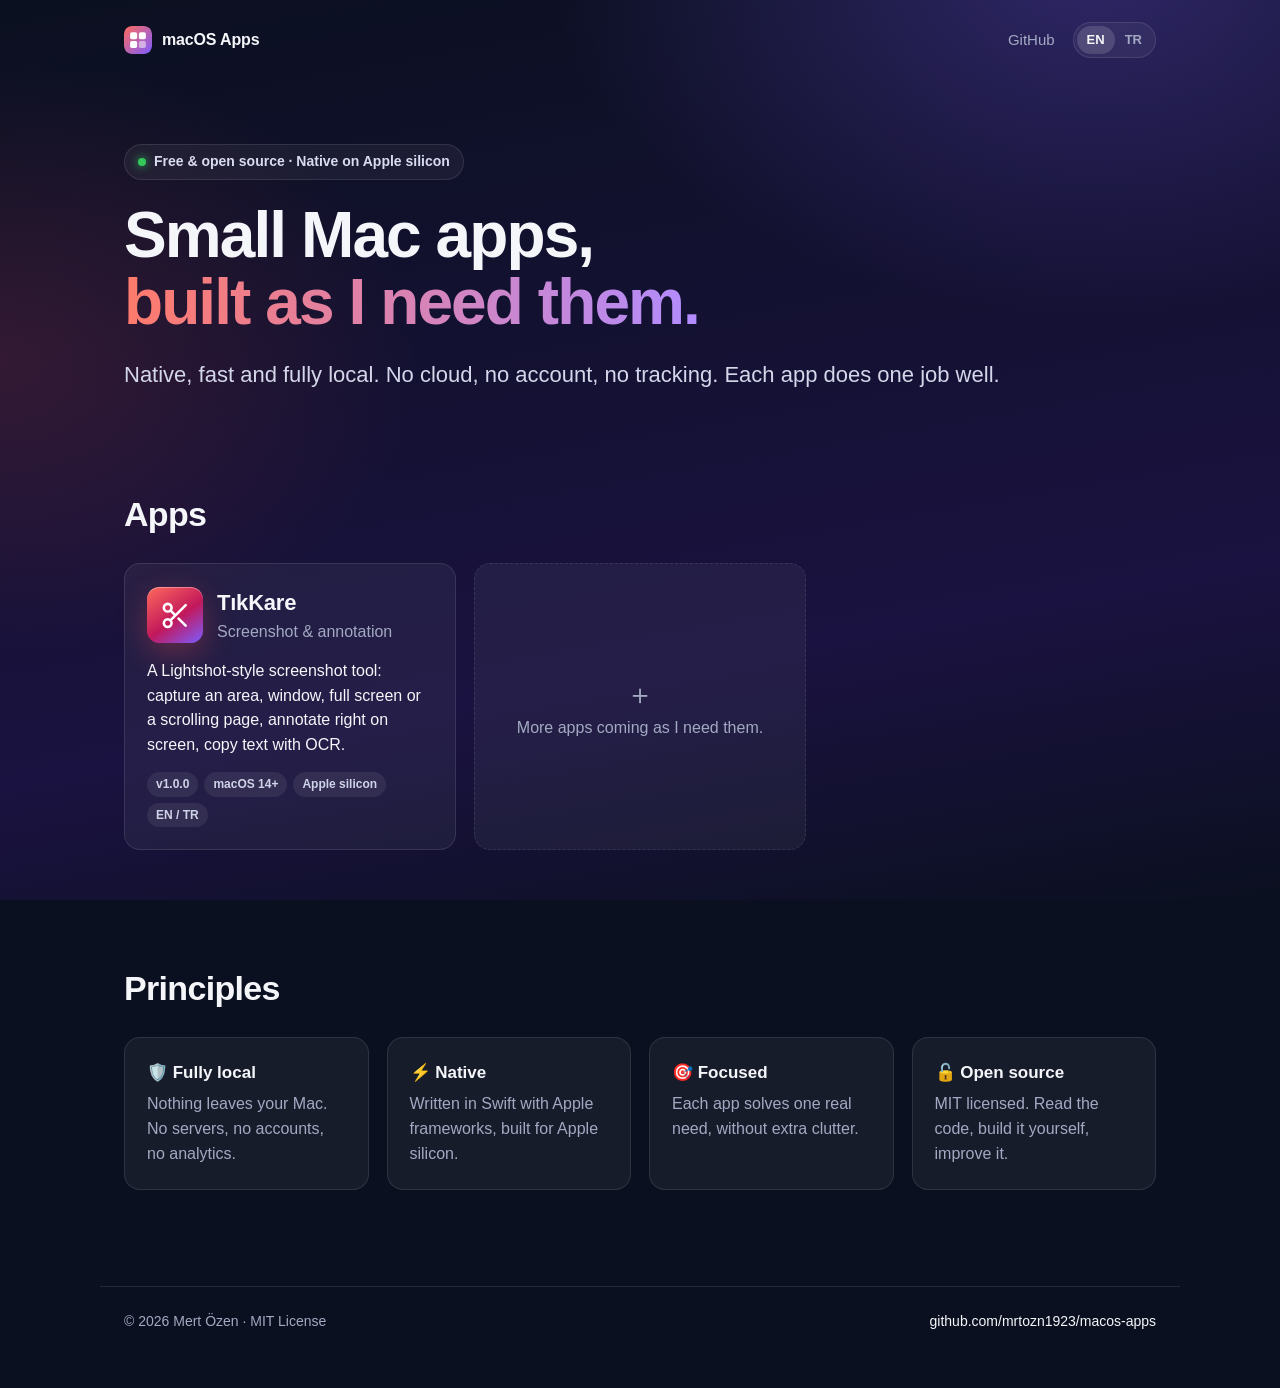
==== docs/index.html @ f3f6d20e "Add GitHub Pages site and collection social preview - docs/: landing page listing the apps and a Tık" ====
<!doctype html>
<html lang="en">
<head>
<meta charset="utf-8">
<meta name="viewport" content="width=device-width, initial-scale=1">
<title>macOS Apps — small, native, fully local Mac apps</title>
<meta name="description" content="Small, native, fully local macOS apps built as needed. Free and open source.">
<meta property="og:title" content="macOS Apps">
<meta property="og:description" content="Small, native, fully local macOS apps. Free and open source.">
<meta property="og:image" content="https://mrtozn1923.github.io/macos-apps/assets/social-preview.png">
<meta property="og:url" content="https://mrtozn1923.github.io/macos-apps/">
<meta name="twitter:card" content="summary_large_image">
<link rel="icon" href="data:image/svg+xml,%3Csvg xmlns='http://www.w3.org/2000/svg' viewBox='0 0 32 32'%3E%3Cdefs%3E%3ClinearGradient id='g' x1='0' y1='0' x2='1' y2='1'%3E%3Cstop offset='0' stop-color='%23ff6a5c'/%3E%3Cstop offset='1' stop-color='%237c5cff'/%3E%3C/linearGradient%3E%3C/defs%3E%3Crect width='32' height='32' rx='8' fill='url(%23g)'/%3E%3Cg fill='white'%3E%3Crect x='7' y='7' width='8' height='8' rx='2'/%3E%3Crect x='17' y='7' width='8' height='8' rx='2'/%3E%3Crect x='7' y='17' width='8' height='8' rx='2'/%3E%3Crect x='17' y='17' width='8' height='8' rx='2' opacity='.5'/%3E%3C/g%3E%3C/svg%3E">
<link rel="stylesheet" href="assets/site.css">
<script src="assets/site.js" defer></script>
</head>
<body>
<header class="site-header">
  <div class="wrap">
    <a class="brand-link" href="./">
      <svg class="mini-logo" viewBox="0 0 32 32" aria-hidden="true"><defs><linearGradient id="hg" x1="0" y1="0" x2="1" y2="1"><stop offset="0" stop-color="#ff6a5c"/><stop offset="1" stop-color="#7c5cff"/></linearGradient></defs><rect width="32" height="32" rx="8" fill="url(#hg)"/><g fill="#fff"><rect x="7" y="7" width="8" height="8" rx="2"/><rect x="17" y="7" width="8" height="8" rx="2"/><rect x="7" y="17" width="8" height="8" rx="2"/><rect x="17" y="17" width="8" height="8" rx="2" opacity=".5"/></g></svg>
      macOS Apps
    </a>
    <nav class="nav">
      <a class="hide-sm" href="https://github.com/mrtozn1923/macos-apps">GitHub</a>
      <div class="lang-toggle" role="group" aria-label="Language">
        <button type="button" data-lang="en" aria-pressed="true">EN</button>
        <button type="button" data-lang="tr" aria-pressed="false">TR</button>
      </div>
    </nav>
  </div>
</header>

<main>
  <div class="wrap">
    <section class="home-hero">
      <span class="badge"><span class="dot"></span><span data-i18n="hero.badge">Free &amp; open source · Native on Apple silicon</span></span>
      <h1><span data-i18n="hero.title1">Small Mac apps,</span><br><span class="gradient-text" data-i18n="hero.title2">built as I need them.</span></h1>
      <p class="lead" data-i18n="hero.lead">Native, fast and fully local. No cloud, no account, no tracking. Each app does one job well.</p>
    </section>

    <section>
      <h2 data-i18n="apps.title">Apps</h2>
      <div class="app-grid">
        <a class="card app-card" href="tikkare/">
          <div class="head">
            <div class="app-logo"><svg viewBox="0 0 24 24" fill="none" stroke="#fff" stroke-width="2" stroke-linecap="round" stroke-linejoin="round"><circle cx="6" cy="6" r="3"/><circle cx="6" cy="18" r="3"/><path d="M20 4 8.12 15.88M14.47 14.48 20 20M8.12 8.12 12 12"/></svg></div>
            <div>
              <h3>TıkKare</h3>
              <div class="muted" data-i18n="tikkare.kind">Screenshot &amp; annotation</div>
            </div>
          </div>
          <p data-i18n="tikkare.summary">A Lightshot-style screenshot tool: capture an area, window, full screen or a scrolling page, annotate right on screen, copy text with OCR.</p>
          <div class="tags">
            <span class="tag">v1.0.0</span><span class="tag">macOS 14+</span><span class="tag">Apple silicon</span><span class="tag">EN / TR</span>
          </div>
        </a>
        <div class="card app-card soon">
          <div>
            <div style="font-size:28px">＋</div>
            <div data-i18n="apps.soon">More apps coming as I need them.</div>
          </div>
        </div>
      </div>
    </section>

    <section>
      <h2 data-i18n="principles.title">Principles</h2>
      <div class="principles">
        <div class="card"><h3 data-i18n="p1.title">🛡️ Fully local</h3><p class="muted" data-i18n="p1.text">Nothing leaves your Mac. No servers, no accounts, no analytics.</p></div>
        <div class="card"><h3 data-i18n="p2.title">⚡️ Native</h3><p class="muted" data-i18n="p2.text">Written in Swift with Apple frameworks, built for Apple silicon.</p></div>
        <div class="card"><h3 data-i18n="p3.title">🎯 Focused</h3><p class="muted" data-i18n="p3.text">Each app solves one real need, without extra clutter.</p></div>
        <div class="card"><h3 data-i18n="p4.title">🔓 Open source</h3><p class="muted" data-i18n="p4.text">MIT licensed. Read the code, build it yourself, improve it.</p></div>
      </div>
    </section>
  </div>
</main>

<footer class="site-footer">
  <div class="wrap">
    <span>© 2026 Mert Özen · <span data-i18n="footer.license">MIT License</span></span>
    <a href="https://github.com/mrtozn1923/macos-apps">github.com/mrtozn1923/macos-apps</a>
  </div>
</footer>

<script>
window.I18N = {
  en: {
    "meta.title": "macOS Apps — small, native, fully local Mac apps",
    "meta.description": "Small, native, fully local macOS apps built as needed. Free and open source.",
    "hero.badge": "Free & open source · Native on Apple silicon",
    "hero.title1": "Small Mac apps,",
    "hero.title2": "built as I need them.",
    "hero.lead": "Native, fast and fully local. No cloud, no account, no tracking. Each app does one job well.",
    "apps.title": "Apps",
    "tikkare.kind": "Screenshot & annotation",
    "tikkare.summary": "A Lightshot-style screenshot tool: capture an area, window, full screen or a scrolling page, annotate right on screen, copy text with OCR.",
    "apps.soon": "More apps coming as I need them.",
    "principles.title": "Principles",
    "p1.title": "🛡️ Fully local", "p1.text": "Nothing leaves your Mac. No servers, no accounts, no analytics.",
    "p2.title": "⚡️ Native", "p2.text": "Written in Swift with Apple frameworks, built for Apple silicon.",
    "p3.title": "🎯 Focused", "p3.text": "Each app solves one real need, without extra clutter.",
    "p4.title": "🔓 Open source", "p4.text": "MIT licensed. Read the code, build it yourself, improve it.",
    "footer.license": "MIT License"
  },
  tr: {
    "meta.title": "macOS Uygulamaları — küçük, native, tamamen yerel Mac uygulamaları",
    "meta.description": "İhtiyaç duydukça yapılan küçük, native ve tamamen yerel macOS uygulamaları. Ücretsiz ve açık kaynak.",
    "hero.badge": "Ücretsiz ve açık kaynak · Apple silicon için native",
    "hero.title1": "Küçük Mac uygulamaları,",
    "hero.title2": "ihtiyaç duydukça.",
    "hero.lead": "Native, hızlı ve tamamen yerel. Bulut yok, hesap yok, takip yok. Her uygulama tek bir işi iyi yapar.",
    "apps.title": "Uygulamalar",
    "tikkare.kind": "Ekran görüntüsü ve çizim",
    "tikkare.summary": "Lightshot benzeri ekran görüntüsü aracı: alan, pencere, tam ekran veya kaydırarak uzun sayfa yakala, doğrudan ekran üstünde çiz, OCR ile metin kopyala.",
    "apps.soon": "İhtiyaç duydukça yeni uygulamalar gelecek.",
    "principles.title": "İlkeler",
    "p1.title": "🛡️ Tamamen yerel", "p1.text": "Hiçbir şey Mac'inden dışarı çıkmaz. Sunucu yok, hesap yok, analiz yok.",
    "p2.title": "⚡️ Native", "p2.text": "Apple framework'leriyle Swift'te yazıldı, Apple silicon için derlendi.",
    "p3.title": "🎯 Odaklı", "p3.text": "Her uygulama gerçek bir ihtiyacı fazlalık olmadan çözer.",
    "p4.title": "🔓 Açık kaynak", "p4.text": "MIT lisanslı. Kodu oku, kendin derle, geliştir.",
    "footer.license": "MIT Lisansı"
  }
};
</script>
</body>
</html>
---- docs/assets/site.css ----
:root {
  --bg1: #0b1020;
  --bg2: #1a1240;
  --surface: rgba(255, 255, 255, .05);
  --surface-border: rgba(255, 255, 255, .10);
  --text: #f5f6fa;
  --muted: #a3a9c2;
  --accent: #ff6a5c;
  --accent2: #b18cff;
  --green: #34c759;
  --radius: 16px;
  --max: 1080px;
  color-scheme: dark;
}

* { box-sizing: border-box; margin: 0; padding: 0; }

html { scroll-behavior: smooth; }

body {
  font-family: -apple-system, BlinkMacSystemFont, "SF Pro Text", "Segoe UI", "Helvetica Neue", sans-serif;
  color: var(--text);
  background:
    radial-gradient(900px 600px at 85% -5%, rgba(124, 92, 255, .30), transparent 60%),
    radial-gradient(700px 500px at 0% 40%, rgba(255, 77, 79, .14), transparent 60%),
    linear-gradient(170deg, var(--bg1), var(--bg2) 70%, var(--bg1));
  background-color: var(--bg1);
  background-attachment: fixed;
  min-height: 100vh;
  line-height: 1.55;
  -webkit-font-smoothing: antialiased;
}

a { color: inherit; }
img { max-width: 100%; display: block; }
code, kbd {
  font-family: "SF Mono", ui-monospace, Menlo, monospace;
  font-size: .9em;
}
kbd {
  display: inline-block; min-width: 1.6em; text-align: center;
  padding: 1px 7px; border-radius: 6px;
  background: rgba(255,255,255,.10); border: 1px solid rgba(255,255,255,.16);
  border-bottom-width: 2px;
}

.wrap { max-width: var(--max); margin: 0 auto; padding: 0 24px; }

/* ---------- Header ---------- */
.site-header { padding: 22px 0; }
.site-header .wrap { display: flex; align-items: center; justify-content: space-between; gap: 16px; }
.brand-link { display: inline-flex; align-items: center; gap: 10px; text-decoration: none; font-weight: 700; letter-spacing: -.01em; }
.brand-link .mini-logo { width: 28px; height: 28px; border-radius: 8px; }
.nav { display: flex; align-items: center; gap: 8px; }
.nav a { text-decoration: none; color: var(--muted); font-size: 15px; padding: 6px 10px; border-radius: 8px; }
.nav a:hover { color: var(--text); background: var(--surface); }

.lang-toggle {
  display: inline-flex; border: 1px solid var(--surface-border); border-radius: 999px; padding: 3px; background: var(--surface);
}
.lang-toggle button {
  font: inherit; font-size: 13px; font-weight: 600; color: var(--muted);
  background: none; border: 0; padding: 4px 10px; border-radius: 999px; cursor: pointer;
}
.lang-toggle button[aria-pressed="true"] { background: rgba(255,255,255,.14); color: var(--text); }

/* ---------- Common ---------- */
.badge {
  display: inline-flex; align-items: center; gap: 8px;
  font-size: 14px; font-weight: 600; padding: 6px 13px; border-radius: 999px;
  background: var(--surface); border: 1px solid var(--surface-border); color: #d9dcf0;
}
.badge .dot { width: 8px; height: 8px; border-radius: 50%; background: var(--green); box-shadow: 0 0 10px var(--green); }

.app-logo {
  border-radius: 22%;
  background: linear-gradient(145deg, #ff6a5c, #c2185b 55%, #7c5cff);
  display: grid; place-items: center; flex: none;
  box-shadow: 0 10px 30px rgba(255, 77, 79, .30), inset 0 1px 0 rgba(255,255,255,.35);
}
.app-logo svg { width: 55%; height: 55%; }

.gradient-text { background: linear-gradient(90deg, #ff7a6b, var(--accent2)); -webkit-background-clip: text; background-clip: text; color: transparent; }

.btn {
  display: inline-flex; align-items: center; gap: 10px;
  font-weight: 650; font-size: 16px; text-decoration: none;
  padding: 12px 20px; border-radius: 12px; border: 1px solid transparent;
  transition: transform .15s ease, background .15s ease;
}
.btn:hover { transform: translateY(-1px); }
.btn-primary { background: linear-gradient(135deg, #ff6a5c, #e0306a); color: #fff; box-shadow: 0 10px 24px rgba(224, 48, 106, .35); }
.btn-ghost { background: var(--surface); border-color: var(--surface-border); color: var(--text); }
.btn small { font-weight: 500; opacity: .8; font-size: 13px; }

section { padding: 56px 0; }
h1 { font-size: clamp(40px, 6vw, 64px); line-height: 1.05; letter-spacing: -.03em; font-weight: 800; }
h2 { font-size: clamp(26px, 3.4vw, 34px); letter-spacing: -.02em; font-weight: 750; margin-bottom: 22px; }
.lead { font-size: clamp(18px, 2.2vw, 22px); color: #d4d7ea; }
.muted { color: var(--muted); }

.card {
  background: var(--surface); border: 1px solid var(--surface-border); border-radius: var(--radius); padding: 22px;
}

/* ---------- Home ---------- */
.home-hero { padding: 64px 0 40px; display: grid; gap: 22px; justify-items: start; }
.app-grid { display: grid; grid-template-columns: repeat(auto-fill, minmax(300px, 1fr)); gap: 18px; }
.app-card { display: flex; flex-direction: column; gap: 14px; text-decoration: none; transition: transform .15s ease, border-color .15s ease; }
a.app-card:hover { transform: translateY(-2px); border-color: rgba(255,255,255,.22); }
.app-card .head { display: flex; align-items: center; gap: 14px; }
.app-card .app-logo { width: 56px; height: 56px; }
.app-card h3 { font-size: 22px; letter-spacing: -.01em; }
.app-card .tags { display: flex; flex-wrap: wrap; gap: 6px; margin-top: auto; }
.tag { font-size: 12px; font-weight: 600; color: #cfd3e8; padding: 3px 9px; border-radius: 999px; background: rgba(255,255,255,.07); }
.app-card.soon { border-style: dashed; color: var(--muted); justify-content: center; align-items: center; text-align: center; min-height: 190px; }
.principles { display: grid; grid-template-columns: repeat(auto-fit, minmax(220px, 1fr)); gap: 18px; }
.principles h3 { font-size: 17px; margin-bottom: 6px; }

/* ---------- App page ---------- */
.app-hero { padding: 40px 0 24px; display: grid; grid-template-columns: 1fr 1.1fr; gap: 40px; align-items: center; }
.app-hero .title { display: flex; align-items: center; gap: 16px; margin: 18px 0 14px; }
.app-hero .app-logo { width: 72px; height: 72px; }
.app-hero .actions { display: flex; flex-wrap: wrap; gap: 12px; margin-top: 26px; }
.app-hero .meta { margin-top: 12px; font-size: 14px; }
.app-hero .shot { filter: drop-shadow(0 30px 60px rgba(0,0,0,.45)); }

.features { display: grid; grid-template-columns: repeat(auto-fill, minmax(240px, 1fr)); gap: 16px; }
.feature .icon { font-size: 26px; margin-bottom: 8px; }
.feature h3 { font-size: 17px; margin-bottom: 4px; }
.feature p { color: var(--muted); font-size: 15px; }

table.shortcuts { width: 100%; border-collapse: collapse; }
table.shortcuts td { padding: 11px 4px; border-bottom: 1px solid var(--surface-border); vertical-align: middle; }
table.shortcuts td:first-child { width: 38%; white-space: nowrap; }
.two-col { display: grid; grid-template-columns: 1fr 1fr; gap: 18px; }
/* Let grid cells shrink below their content width (long code lines scroll inside <pre>). */
.two-col > *, .features > *, .app-grid > *, .principles > *, .app-hero > * { min-width: 0; }
.keys-inline { color: var(--muted); font-size: 15px; line-height: 2; }

ol.steps { list-style: none; counter-reset: step; display: grid; gap: 14px; }
ol.steps li { counter-increment: step; display: grid; grid-template-columns: 36px 1fr; gap: 14px; align-items: start; }
ol.steps li::before {
  content: counter(step); width: 32px; height: 32px; border-radius: 50%;
  display: grid; place-items: center; font-weight: 700;
  background: linear-gradient(145deg, #ff6a5c, #7c5cff);
}
pre {
  background: rgba(0,0,0,.35); border: 1px solid var(--surface-border); border-radius: 12px;
  padding: 14px 16px; overflow-x: auto; font-size: 14px; margin-top: 10px;
}
.note { border-left: 3px solid var(--accent2); padding: 10px 14px; background: rgba(177,140,255,.08); border-radius: 0 10px 10px 0; color: #d6d0ef; font-size: 15px; }

/* ---------- Footer ---------- */
.site-footer { padding: 40px 0 56px; color: var(--muted); font-size: 14px; }
.site-footer .wrap { display: flex; flex-wrap: wrap; justify-content: space-between; gap: 12px; border-top: 1px solid var(--surface-border); padding-top: 24px; }
.site-footer a { color: var(--text); text-decoration: none; }

/* ---------- Responsive ---------- */
@media (max-width: 860px) {
  .app-hero { grid-template-columns: 1fr; }
  .two-col { grid-template-columns: 1fr; }
}
@media (max-width: 520px) {
  .wrap { padding: 0 16px; }
  .nav a.hide-sm { display: none; }
  table.shortcuts td:first-child { width: auto; }
  table.shortcuts td { white-space: normal; }
}
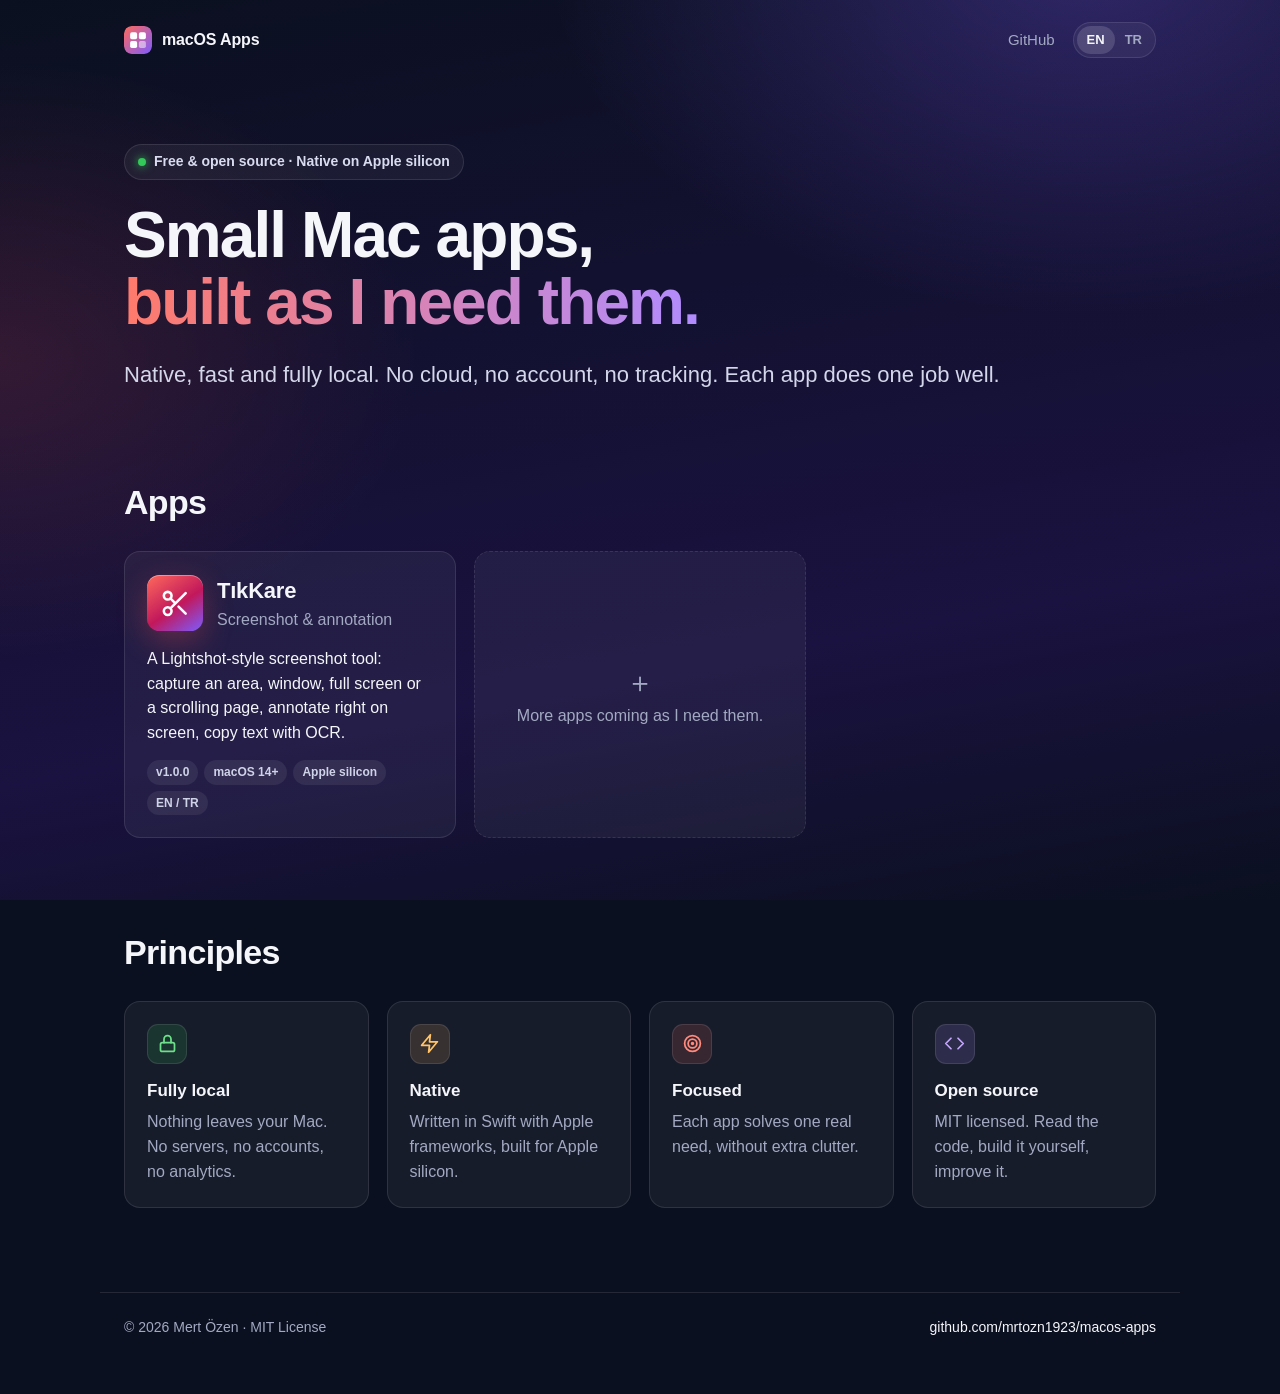
==== commit 21e3da83: "Polish site: structured shortcuts, consistent SVG icons, tighter spacing Co-Authored-By: Claude Opus" ====
--- a/docs/index.html
+++ b/docs/index.html
@@ -11,8 +11,8 @@
 <meta property="og:url" content="https://mrtozn1923.github.io/macos-apps/">
 <meta name="twitter:card" content="summary_large_image">
 <link rel="icon" href="data:image/svg+xml,%3Csvg xmlns='http://www.w3.org/2000/svg' viewBox='0 0 32 32'%3E%3Cdefs%3E%3ClinearGradient id='g' x1='0' y1='0' x2='1' y2='1'%3E%3Cstop offset='0' stop-color='%23ff6a5c'/%3E%3Cstop offset='1' stop-color='%237c5cff'/%3E%3C/linearGradient%3E%3C/defs%3E%3Crect width='32' height='32' rx='8' fill='url(%23g)'/%3E%3Cg fill='white'%3E%3Crect x='7' y='7' width='8' height='8' rx='2'/%3E%3Crect x='17' y='7' width='8' height='8' rx='2'/%3E%3Crect x='7' y='17' width='8' height='8' rx='2'/%3E%3Crect x='17' y='17' width='8' height='8' rx='2' opacity='.5'/%3E%3C/g%3E%3C/svg%3E">
-<link rel="stylesheet" href="assets/site.css">
-<script src="assets/site.js" defer></script>
+<link rel="stylesheet" href="assets/site.css?v=4">
+<script src="assets/site.js?v=4" defer></script>
 </head>
 <body>
 <header class="site-header">
@@ -67,10 +67,10 @@
     <section>
       <h2 data-i18n="principles.title">Principles</h2>
       <div class="principles">
-        <div class="card"><h3 data-i18n="p1.title">🛡️ Fully local</h3><p class="muted" data-i18n="p1.text">Nothing leaves your Mac. No servers, no accounts, no analytics.</p></div>
-        <div class="card"><h3 data-i18n="p2.title">⚡️ Native</h3><p class="muted" data-i18n="p2.text">Written in Swift with Apple frameworks, built for Apple silicon.</p></div>
-        <div class="card"><h3 data-i18n="p3.title">🎯 Focused</h3><p class="muted" data-i18n="p3.text">Each app solves one real need, without extra clutter.</p></div>
-        <div class="card"><h3 data-i18n="p4.title">🔓 Open source</h3><p class="muted" data-i18n="p4.text">MIT licensed. Read the code, build it yourself, improve it.</p></div>
+        <div class="card principle"><div class="icon green"><svg viewBox="0 0 24 24" fill="none" stroke="currentColor" stroke-width="2" stroke-linecap="round" stroke-linejoin="round" aria-hidden="true"><rect x="4" y="11" width="16" height="10" rx="2"/><path d="M8 11V7a4 4 0 0 1 8 0v4"/></svg></div><h3 data-i18n="p1.title">Fully local</h3><p class="muted" data-i18n="p1.text">Nothing leaves your Mac. No servers, no accounts, no analytics.</p></div>
+        <div class="card principle"><div class="icon amber"><svg viewBox="0 0 24 24" fill="none" stroke="currentColor" stroke-width="2" stroke-linecap="round" stroke-linejoin="round" aria-hidden="true"><path d="M13 2 3 14h9l-1 8 10-12h-9l1-8z"/></svg></div><h3 data-i18n="p2.title">Native</h3><p class="muted" data-i18n="p2.text">Written in Swift with Apple frameworks, built for Apple silicon.</p></div>
+        <div class="card principle"><div class="icon coral"><svg viewBox="0 0 24 24" fill="none" stroke="currentColor" stroke-width="2" stroke-linecap="round" stroke-linejoin="round" aria-hidden="true"><circle cx="12" cy="12" r="9"/><circle cx="12" cy="12" r="5"/><circle cx="12" cy="12" r="1"/></svg></div><h3 data-i18n="p3.title">Focused</h3><p class="muted" data-i18n="p3.text">Each app solves one real need, without extra clutter.</p></div>
+        <div class="card principle"><div class="icon violet"><svg viewBox="0 0 24 24" fill="none" stroke="currentColor" stroke-width="2" stroke-linecap="round" stroke-linejoin="round" aria-hidden="true"><path d="m16 18 6-6-6-6M8 6l-6 6 6 6"/></svg></div><h3 data-i18n="p4.title">Open source</h3><p class="muted" data-i18n="p4.text">MIT licensed. Read the code, build it yourself, improve it.</p></div>
       </div>
     </section>
   </div>
@@ -97,10 +97,10 @@
     "tikkare.summary": "A Lightshot-style screenshot tool: capture an area, window, full screen or a scrolling page, annotate right on screen, copy text with OCR.",
     "apps.soon": "More apps coming as I need them.",
     "principles.title": "Principles",
-    "p1.title": "🛡️ Fully local", "p1.text": "Nothing leaves your Mac. No servers, no accounts, no analytics.",
-    "p2.title": "⚡️ Native", "p2.text": "Written in Swift with Apple frameworks, built for Apple silicon.",
-    "p3.title": "🎯 Focused", "p3.text": "Each app solves one real need, without extra clutter.",
-    "p4.title": "🔓 Open source", "p4.text": "MIT licensed. Read the code, build it yourself, improve it.",
+    "p1.title": "Fully local", "p1.text": "Nothing leaves your Mac. No servers, no accounts, no analytics.",
+    "p2.title": "Native", "p2.text": "Written in Swift with Apple frameworks, built for Apple silicon.",
+    "p3.title": "Focused", "p3.text": "Each app solves one real need, without extra clutter.",
+    "p4.title": "Open source", "p4.text": "MIT licensed. Read the code, build it yourself, improve it.",
     "footer.license": "MIT License"
   },
   tr: {
@@ -115,10 +115,10 @@
     "tikkare.summary": "Lightshot benzeri ekran görüntüsü aracı: alan, pencere, tam ekran veya kaydırarak uzun sayfa yakala, doğrudan ekran üstünde çiz, OCR ile metin kopyala.",
     "apps.soon": "İhtiyaç duydukça yeni uygulamalar gelecek.",
     "principles.title": "İlkeler",
-    "p1.title": "🛡️ Tamamen yerel", "p1.text": "Hiçbir şey Mac'inden dışarı çıkmaz. Sunucu yok, hesap yok, analiz yok.",
-    "p2.title": "⚡️ Native", "p2.text": "Apple framework'leriyle Swift'te yazıldı, Apple silicon için derlendi.",
-    "p3.title": "🎯 Odaklı", "p3.text": "Her uygulama gerçek bir ihtiyacı fazlalık olmadan çözer.",
-    "p4.title": "🔓 Açık kaynak", "p4.text": "MIT lisanslı. Kodu oku, kendin derle, geliştir.",
+    "p1.title": "Tamamen yerel", "p1.text": "Hiçbir şey Mac'inden dışarı çıkmaz. Sunucu yok, hesap yok, analiz yok.",
+    "p2.title": "Native", "p2.text": "Apple framework'leriyle Swift'te yazıldı, Apple silicon için derlendi.",
+    "p3.title": "Odaklı", "p3.text": "Her uygulama gerçek bir ihtiyacı fazlalık olmadan çözer.",
+    "p4.title": "Açık kaynak", "p4.text": "MIT lisanslı. Kodu oku, kendin derle, geliştir.",
     "footer.license": "MIT Lisansı"
   }
 };
--- a/docs/assets/site.css
+++ b/docs/assets/site.css
@@ -38,10 +38,12 @@
   font-size: .9em;
 }
 kbd {
-  display: inline-block; min-width: 1.6em; text-align: center;
-  padding: 1px 7px; border-radius: 6px;
-  background: rgba(255,255,255,.10); border: 1px solid rgba(255,255,255,.16);
-  border-bottom-width: 2px;
+  display: inline-flex; align-items: center; justify-content: center;
+  min-width: 26px; height: 26px; padding: 0 7px; border-radius: 7px;
+  font-family: -apple-system, BlinkMacSystemFont, "SF Pro Text", sans-serif; font-size: 13px; font-weight: 600; line-height: 1;
+  color: #e9eaf3; background: linear-gradient(180deg, rgba(255,255,255,.14), rgba(255,255,255,.07));
+  border: 1px solid rgba(255,255,255,.16); border-bottom-color: rgba(0,0,0,.35);
+  box-shadow: 0 1px 0 rgba(0,0,0,.25);
 }
 
 .wrap { max-width: var(--max); margin: 0 auto; padding: 0 24px; }
@@ -93,7 +95,7 @@
 .btn-ghost { background: var(--surface); border-color: var(--surface-border); color: var(--text); }
 .btn small { font-weight: 500; opacity: .8; font-size: 13px; }
 
-section { padding: 56px 0; }
+section { padding: 44px 0; }
 h1 { font-size: clamp(40px, 6vw, 64px); line-height: 1.05; letter-spacing: -.03em; font-weight: 800; }
 h2 { font-size: clamp(26px, 3.4vw, 34px); letter-spacing: -.02em; font-weight: 750; margin-bottom: 22px; }
 .lead { font-size: clamp(18px, 2.2vw, 22px); color: #d4d7ea; }
@@ -118,18 +120,42 @@
 .principles h3 { font-size: 17px; margin-bottom: 6px; }
 
 /* ---------- App page ---------- */
-.app-hero { padding: 40px 0 24px; display: grid; grid-template-columns: 1fr 1.1fr; gap: 40px; align-items: center; }
-.app-hero .title { display: flex; align-items: center; gap: 16px; margin: 18px 0 14px; }
+.app-hero { padding: 48px 0 24px; text-align: center; }
+.app-hero .intro { max-width: 720px; margin: 0 auto; display: flex; flex-direction: column; align-items: center; }
+.app-hero .title { display: flex; align-items: center; justify-content: center; gap: 16px; margin: 20px 0 12px; }
 .app-hero .app-logo { width: 72px; height: 72px; }
-.app-hero .actions { display: flex; flex-wrap: wrap; gap: 12px; margin-top: 26px; }
+.app-hero .lead { font-size: clamp(22px, 3vw, 30px); font-weight: 650; letter-spacing: -.01em; }
+.app-hero .intro > p.muted { margin-top: 8px; max-width: 560px; }
+.app-hero .actions { display: flex; flex-wrap: wrap; justify-content: center; gap: 12px; margin-top: 28px; }
 .app-hero .meta { margin-top: 12px; font-size: 14px; }
-.app-hero .shot { filter: drop-shadow(0 30px 60px rgba(0,0,0,.45)); }
+.app-hero .shot { width: 100%; max-width: 1000px; height: auto; margin: 48px auto 0; }
 
 .features { display: grid; grid-template-columns: repeat(auto-fill, minmax(240px, 1fr)); gap: 16px; }
-.feature .icon { font-size: 26px; margin-bottom: 8px; }
+.icon {
+  width: 40px; height: 40px; border-radius: 11px; display: grid; place-items: center; margin-bottom: 14px;
+  border: 1px solid rgba(255,255,255,.10);
+}
+.icon svg { width: 21px; height: 21px; }
+.icon.coral  { color: #ff8a7d; background: rgba(255, 106, 92, .14); }
+.icon.amber  { color: #ffc46b; background: rgba(255, 179, 92, .14); }
+.icon.violet { color: #c4a6ff; background: rgba(177, 140, 255, .15); }
+.icon.blue   { color: #7cb8ff; background: rgba(77, 163, 255, .14); }
+.icon.green  { color: #6ee08a; background: rgba(52, 199, 89, .14); }
 .feature h3 { font-size: 17px; margin-bottom: 4px; }
 .feature p { color: var(--muted); font-size: 15px; }
 
+.shortcut-groups { display: grid; grid-template-columns: repeat(3, 1fr); gap: 16px; align-items: start; }
+.shortcut-groups > * { min-width: 0; }
+.shortcut-groups h3 { font-size: 13px; font-weight: 700; letter-spacing: .06em; text-transform: uppercase; color: var(--muted); margin-bottom: 10px; }
+.key-list { list-style: none; }
+.key-list li { display: flex; align-items: center; justify-content: space-between; gap: 12px; padding: 9px 0; border-bottom: 1px solid rgba(255,255,255,.07); font-size: 15px; }
+.key-list li:last-child { border-bottom: 0; }
+.key-list.compact { margin-top: 10px; border-top: 1px solid rgba(255,255,255,.07); }
+.keys { display: inline-flex; align-items: center; gap: 4px; flex: none; }
+.keys .sep { color: var(--muted); font-size: 13px; padding: 0 2px; }
+.tool-grid { list-style: none; display: grid; grid-template-columns: 1fr 1fr; gap: 8px 14px; }
+.tool-grid li { display: flex; align-items: center; gap: 10px; font-size: 15px; }
+.hint { margin-top: 12px; font-size: 13px; color: var(--muted); }
 table.shortcuts { width: 100%; border-collapse: collapse; }
 table.shortcuts td { padding: 11px 4px; border-bottom: 1px solid var(--surface-border); vertical-align: middle; }
 table.shortcuts td:first-child { width: 38%; white-space: nowrap; }
@@ -157,9 +183,14 @@
 .site-footer a { color: var(--text); text-decoration: none; }
 
 /* ---------- Responsive ---------- */
+@media (max-width: 960px) {
+  .shortcut-groups { grid-template-columns: 1fr 1fr; }
+}
 @media (max-width: 860px) {
-  .app-hero { grid-template-columns: 1fr; }
   .two-col { grid-template-columns: 1fr; }
+}
+@media (max-width: 640px) {
+  .shortcut-groups { grid-template-columns: 1fr; }
 }
 @media (max-width: 520px) {
   .wrap { padding: 0 16px; }
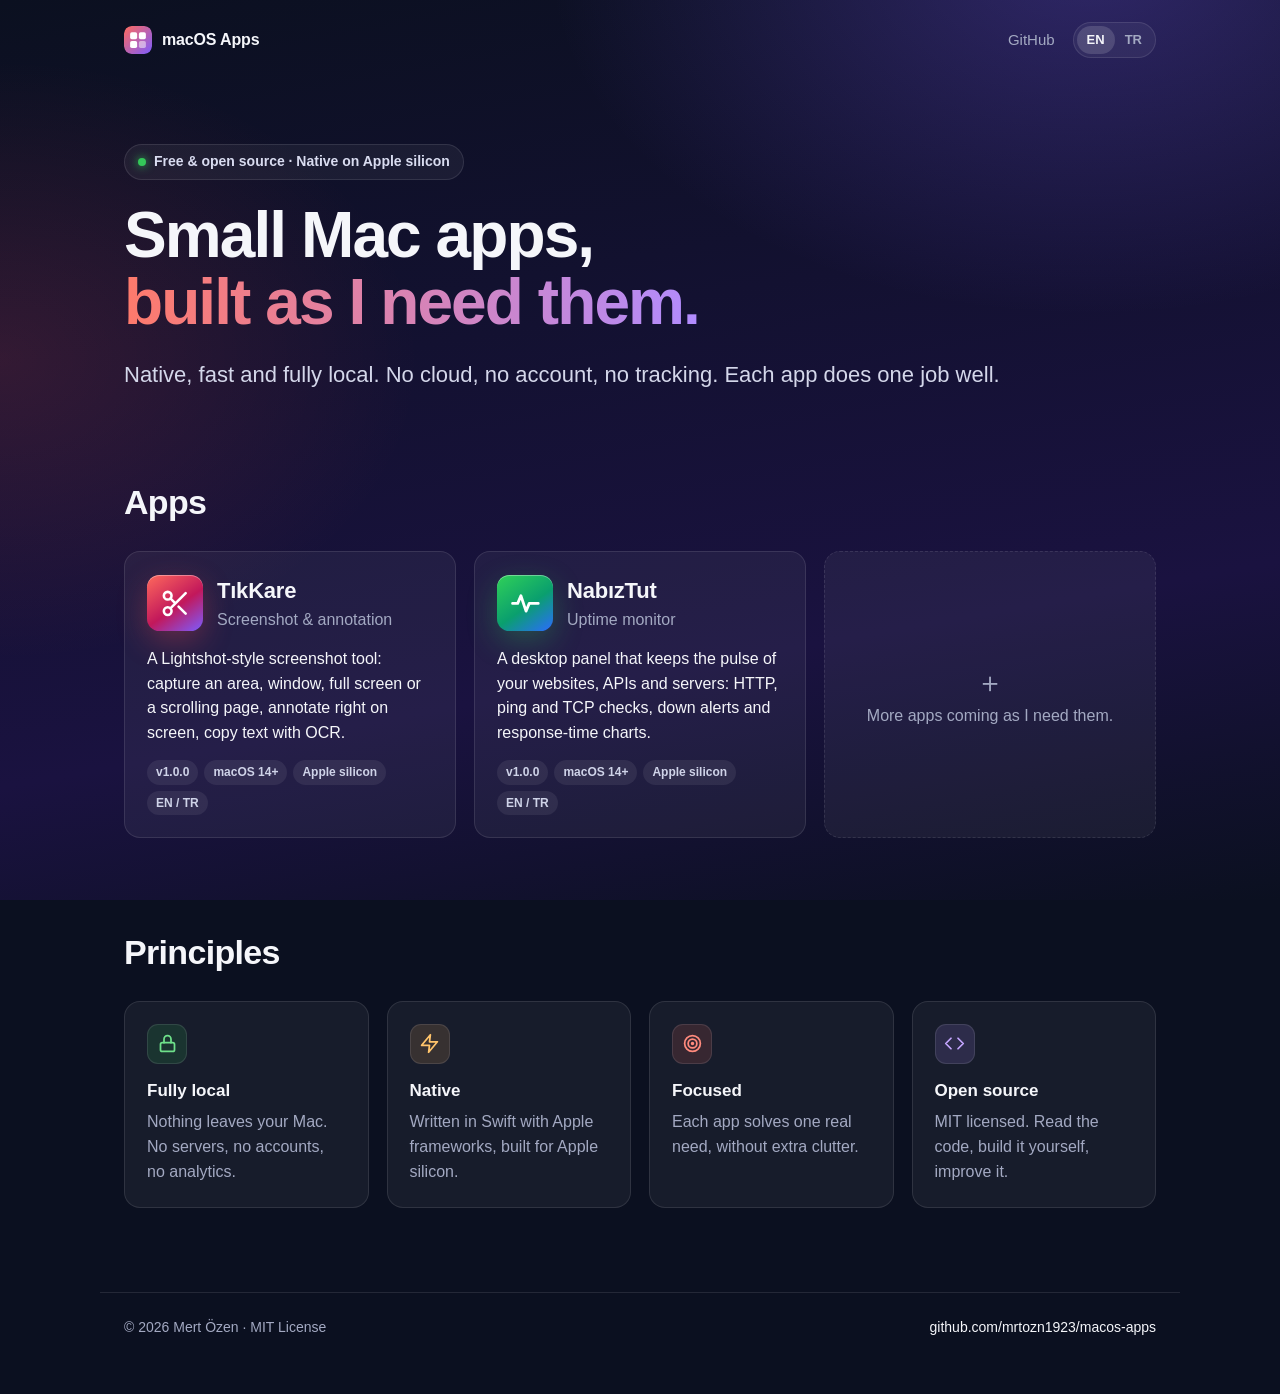
==== commit d2c62f08: "Add NabızTut release docs, social images and website page - NabızTut READMEs: prebuilt release insta" ====
--- a/docs/index.html
+++ b/docs/index.html
@@ -11,8 +11,8 @@
 <meta property="og:url" content="https://mrtozn1923.github.io/macos-apps/">
 <meta name="twitter:card" content="summary_large_image">
 <link rel="icon" href="data:image/svg+xml,%3Csvg xmlns='http://www.w3.org/2000/svg' viewBox='0 0 32 32'%3E%3Cdefs%3E%3ClinearGradient id='g' x1='0' y1='0' x2='1' y2='1'%3E%3Cstop offset='0' stop-color='%23ff6a5c'/%3E%3Cstop offset='1' stop-color='%237c5cff'/%3E%3C/linearGradient%3E%3C/defs%3E%3Crect width='32' height='32' rx='8' fill='url(%23g)'/%3E%3Cg fill='white'%3E%3Crect x='7' y='7' width='8' height='8' rx='2'/%3E%3Crect x='17' y='7' width='8' height='8' rx='2'/%3E%3Crect x='7' y='17' width='8' height='8' rx='2'/%3E%3Crect x='17' y='17' width='8' height='8' rx='2' opacity='.5'/%3E%3C/g%3E%3C/svg%3E">
-<link rel="stylesheet" href="assets/site.css?v=4">
-<script src="assets/site.js?v=4" defer></script>
+<link rel="stylesheet" href="assets/site.css?v=5">
+<script src="assets/site.js?v=5" defer></script>
 </head>
 <body>
 <header class="site-header">
@@ -51,6 +51,19 @@
             </div>
           </div>
           <p data-i18n="tikkare.summary">A Lightshot-style screenshot tool: capture an area, window, full screen or a scrolling page, annotate right on screen, copy text with OCR.</p>
+          <div class="tags">
+            <span class="tag">v1.0.0</span><span class="tag">macOS 14+</span><span class="tag">Apple silicon</span><span class="tag">EN / TR</span>
+          </div>
+        </a>
+        <a class="card app-card" href="nabiztut/">
+          <div class="head">
+            <div class="app-logo pulse"><svg viewBox="0 0 24 24" fill="none" stroke="#fff" stroke-width="2.2" stroke-linecap="round" stroke-linejoin="round"><path d="M2 12h4l2.5-6 4 12 2.5-6H22"/></svg></div>
+            <div>
+              <h3>NabızTut</h3>
+              <div class="muted" data-i18n="nabiztut.kind">Uptime monitor</div>
+            </div>
+          </div>
+          <p data-i18n="nabiztut.summary">A desktop panel that keeps the pulse of your websites, APIs and servers: HTTP, ping and TCP checks, down alerts and response-time charts.</p>
           <div class="tags">
             <span class="tag">v1.0.0</span><span class="tag">macOS 14+</span><span class="tag">Apple silicon</span><span class="tag">EN / TR</span>
           </div>
@@ -95,6 +108,8 @@
     "apps.title": "Apps",
     "tikkare.kind": "Screenshot & annotation",
     "tikkare.summary": "A Lightshot-style screenshot tool: capture an area, window, full screen or a scrolling page, annotate right on screen, copy text with OCR.",
+    "nabiztut.kind": "Uptime monitor",
+    "nabiztut.summary": "A desktop panel that keeps the pulse of your websites, APIs and servers: HTTP, ping and TCP checks, down alerts and response-time charts.",
     "apps.soon": "More apps coming as I need them.",
     "principles.title": "Principles",
     "p1.title": "Fully local", "p1.text": "Nothing leaves your Mac. No servers, no accounts, no analytics.",
@@ -113,6 +128,8 @@
     "apps.title": "Uygulamalar",
     "tikkare.kind": "Ekran görüntüsü ve çizim",
     "tikkare.summary": "Lightshot benzeri ekran görüntüsü aracı: alan, pencere, tam ekran veya kaydırarak uzun sayfa yakala, doğrudan ekran üstünde çiz, OCR ile metin kopyala.",
+    "nabiztut.kind": "Uptime izleyici",
+    "nabiztut.summary": "Web sitelerinin, API'lerin ve sunucuların nabzını tutan masaüstü paneli: HTTP, ping ve TCP kontrolleri, düşüş bildirimleri ve cevap süresi grafikleri.",
     "apps.soon": "İhtiyaç duydukça yeni uygulamalar gelecek.",
     "principles.title": "İlkeler",
     "p1.title": "Tamamen yerel", "p1.text": "Hiçbir şey Mac'inden dışarı çıkmaz. Sunucu yok, hesap yok, analiz yok.",
--- a/docs/assets/site.css
+++ b/docs/assets/site.css
@@ -83,6 +83,8 @@
 .app-logo svg { width: 55%; height: 55%; }
 
 .gradient-text { background: linear-gradient(90deg, #ff7a6b, var(--accent2)); -webkit-background-clip: text; background-clip: text; color: transparent; }
+.gradient-text.green { background-image: linear-gradient(90deg, #4ade80, #7cb8ff); }
+.app-logo.pulse { background: linear-gradient(145deg, #30d158, #0a9f6e 55%, #2b6cff); box-shadow: 0 10px 30px rgba(48, 209, 88, .28), inset 0 1px 0 rgba(255,255,255,.35); }
 
 .btn {
   display: inline-flex; align-items: center; gap: 10px;
@@ -92,6 +94,7 @@
 }
 .btn:hover { transform: translateY(-1px); }
 .btn-primary { background: linear-gradient(135deg, #ff6a5c, #e0306a); color: #fff; box-shadow: 0 10px 24px rgba(224, 48, 106, .35); }
+.btn-primary.green { background: linear-gradient(135deg, #30d158, #0a9f6e); box-shadow: 0 10px 24px rgba(10, 159, 110, .35); }
 .btn-ghost { background: var(--surface); border-color: var(--surface-border); color: var(--text); }
 .btn small { font-weight: 500; opacity: .8; font-size: 13px; }
 
@@ -156,6 +159,9 @@
 .tool-grid { list-style: none; display: grid; grid-template-columns: 1fr 1fr; gap: 8px 14px; }
 .tool-grid li { display: flex; align-items: center; gap: 10px; font-size: 15px; }
 .hint { margin-top: 12px; font-size: 13px; color: var(--muted); }
+.eyebrow { font-size: 13px; font-weight: 700; letter-spacing: .06em; text-transform: uppercase; color: var(--muted); margin-bottom: 10px; }
+.key-list .value { color: var(--muted); text-align: right; font-size: 14px; }
+.key-list .value code { color: var(--text); }
 table.shortcuts { width: 100%; border-collapse: collapse; }
 table.shortcuts td { padding: 11px 4px; border-bottom: 1px solid var(--surface-border); vertical-align: middle; }
 table.shortcuts td:first-child { width: 38%; white-space: nowrap; }
